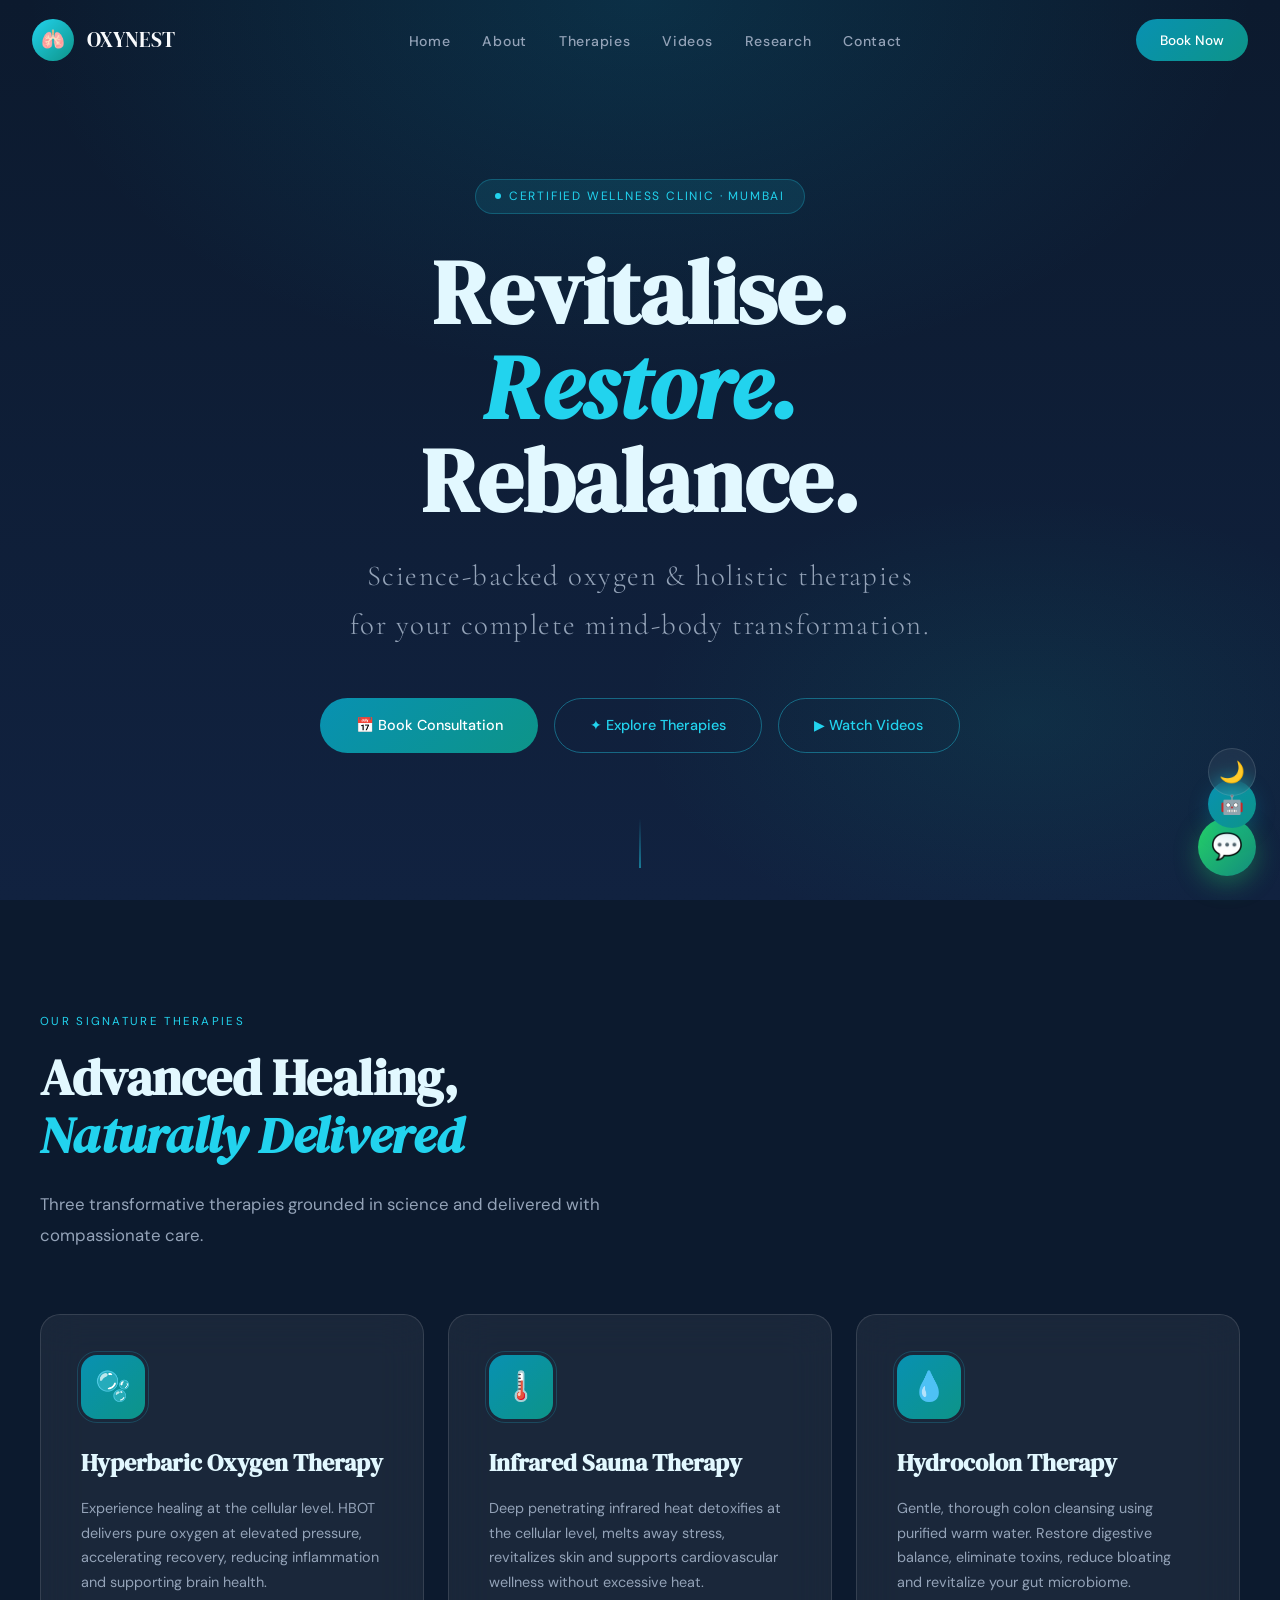
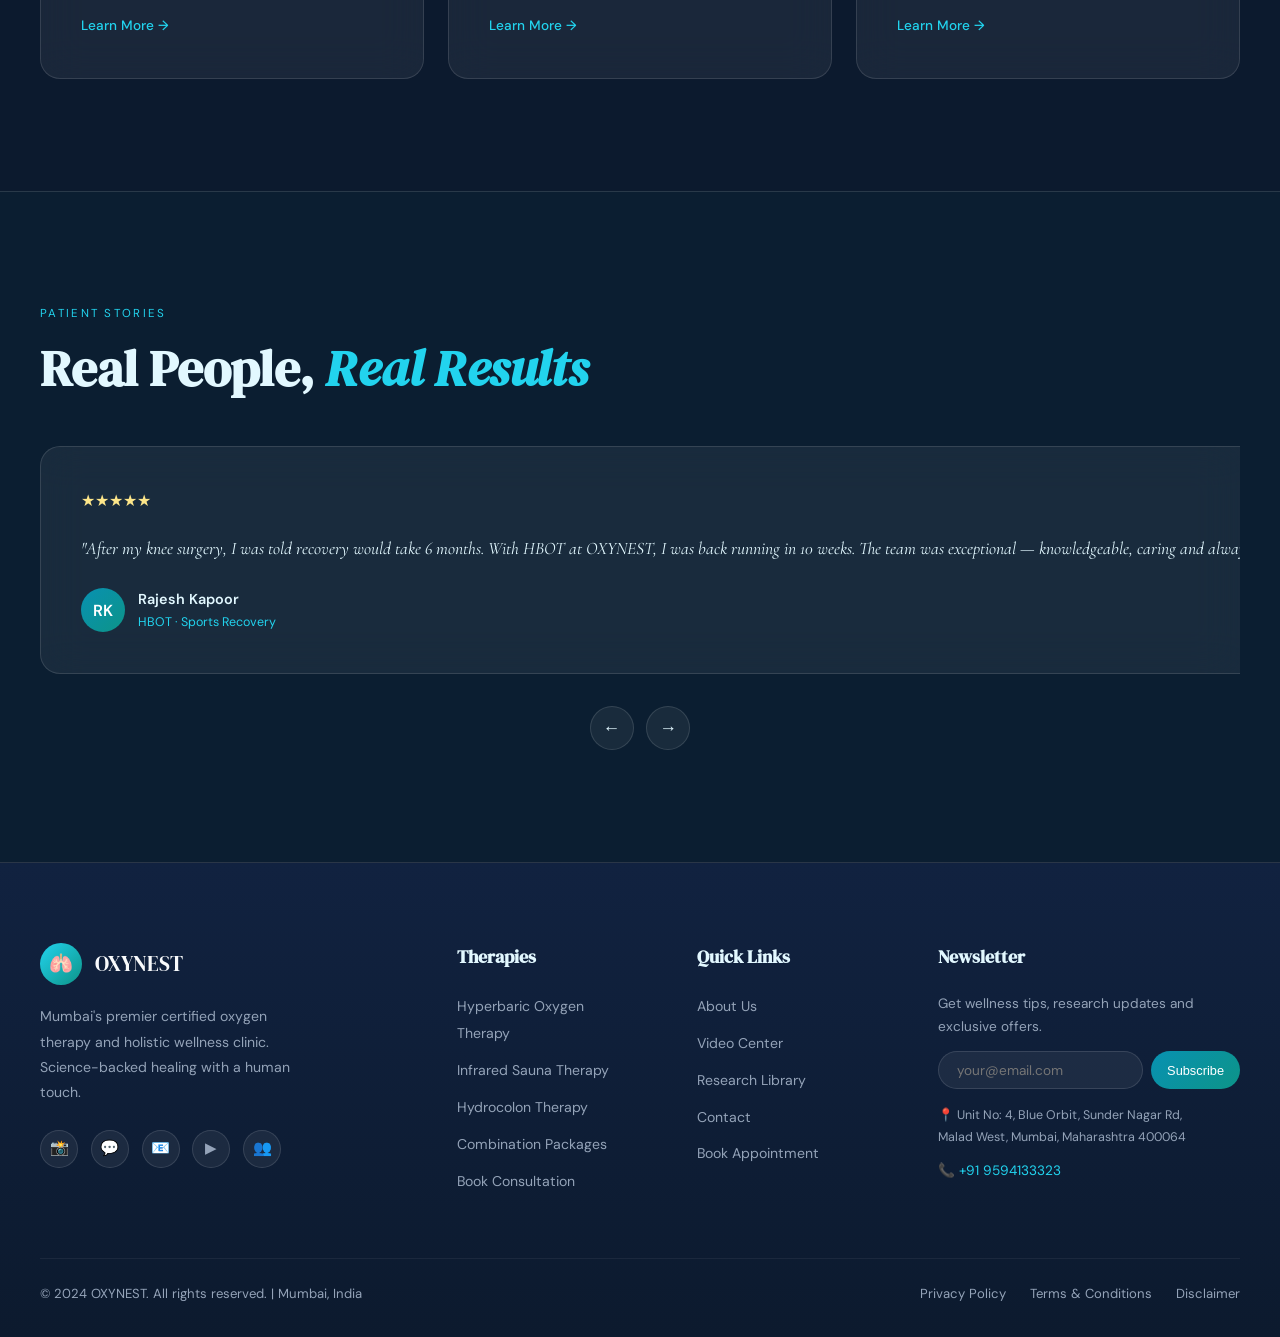
==== index.html @ 41a7bec8 "Refactor: break down into multi-page architecture with shared CSS/JS assets" ====
<!DOCTYPE html>

<html lang="en">
<head>
<meta charset="utf-8"/>
<meta content="width=device-width, initial-scale=1.0" name="viewport"/>
<meta content="OXYNEST — Premium Hyperbaric Oxygen Therapy, Infrared Sauna &amp; Hydrocolon Therapy in Mumbai. Revitalise. Restore. Rebalance." name="description"/>
<meta content="Hyperbaric Oxygen Therapy, Infrared Sauna, Hydrocolon Therapy, Wellness Clinic, Holistic Healing, HBOT Mumbai" name="keywords"/>
<meta content="OXYNEST | Revitalise. Restore. Rebalance." property="og:title"/>
<meta content="Premium oxygen &amp; holistic wellness therapies. Certified practitioners. Science-backed healing." property="og:description"/>
<meta content="website" property="og:type"/>
<title>
    OXYNEST | Revitalise. Restore. Rebalance.
  </title>
<link href="https://fonts.googleapis.com" rel="preconnect"/>
<link href="https://fonts.googleapis.com/css2?family=Cormorant+Garamond:ital,wght@0,300;0,400;0,500;0,600;1,300;1,400&amp;family=DM+Sans:wght@300;400;500;600&amp;family=DM+Serif+Display:ital@0;1&amp;display=swap" rel="stylesheet"/>
<link href="assets/css/styles.css" rel="stylesheet"/>
</head>
<body>
<canvas id="particle-canvas"></canvas>
<!-- NAVBAR -->
<nav class="navbar" id="navbar">
<a class="nav-logo" href="index.html">
<div class="nav-logo-icon">🫁</div>
<div>
<div class="nav-logo-text">OXYNEST</div>
<div class="nav-logo-sub"></div>
</div>
</a>
<ul class="nav-links">
<li><a href="index.html">Home</a></li>
<li><a href="about.html">About</a></li>
<li><a href="therapies.html">Therapies</a></li>
<li><a href="videos.html">Videos</a></li>
<li><a href="research.html">Research</a></li>
<li><a href="contact.html">Contact</a></li>
</ul>
<a class="nav-cta" href="booking.html">Book Now</a>
<div class="hamburger" onclick="toggleMobileMenu()">
<span></span><span></span><span></span>
</div>
</nav>
<!-- MOBILE MENU -->
<div class="mobile-menu" id="mobileMenu">
<button class="mobile-close" onclick="toggleMobileMenu()">✕</button>
<a href="index.html" onclick="toggleMobileMenu()">Home</a>
<a href="about.html" onclick="toggleMobileMenu()">About</a>
<a href="therapies.html" onclick="toggleMobileMenu()">Therapies</a>
<a href="videos.html" onclick="toggleMobileMenu()">Videos</a>
<a href="research.html" onclick="toggleMobileMenu()">Research</a>
<a href="contact.html" onclick="toggleMobileMenu()">Contact</a>
<a class="nav-cta" href="booking.html" onclick="toggleMobileMenu()" style="font-size: 1rem; padding: 0.8rem 2rem">Book
      Appointment</a>
</div>
<!-- HOME / HERO -->
<section class="hero" id="home">
<!-- IMAGE PLACEHOLDER: Replace this div with an img tag or add background-image in CSS for Hero Section -->
<div class="hero-bg"></div>
<div class="hero-ring"></div>
<div class="hero-ring"></div>
<div class="hero-ring"></div>
<div class="hero-content">
<div class="hero-badge">
<span class="hero-badge-dot"></span> Certified Wellness Clinic ·
        Mumbai
      </div>
<h1 class="hero-title">
        Revitalise.<br/><em>Restore.</em><br/>Rebalance.
      </h1>
<p class="hero-subtitle">
        Science-backed oxygen &amp; holistic therapies<br/>for your complete
        mind-body transformation.
      </p>
<div class="hero-btns">
<a class="btn-primary" href="booking.html">📅 Book Consultation</a>
<a class="btn-outline" href="therapies.html">✦ Explore Therapies</a>
<a class="btn-outline" href="videos.html">▶ Watch Videos</a>
</div>
</div>
<div class="scroll-indicator">
<div class="scroll-line"></div>
</div>
</section>
<!-- THERAPY PREVIEW -->
<section class="section-pad" id="therapies-preview">
<div class="container">
<span class="section-label reveal">Our Signature Therapies</span>
<h2 class="section-title reveal">
        Advanced Healing,<br/><em>Naturally Delivered</em>
</h2>
<p class="section-subtitle reveal">
        Three transformative therapies grounded in science and delivered with
        compassionate care.
      </p>
<div class="therapies-grid">
<div class="glass-card therapy-card reveal reveal-delay-1" onclick="
              document
                .getElementById('therapies')
                .scrollIntoView({ behavior: 'smooth' });
              showTherapy('hbot');
            ">
<div class="therapy-icon">🫧</div>
<h3>Hyperbaric Oxygen Therapy</h3>
<p>
            Experience healing at the cellular level. HBOT delivers pure
            oxygen at elevated pressure, accelerating recovery, reducing
            inflammation and supporting brain health.
          </p>
<a class="therapy-card-link" href="therapies.html" onclick="showTherapy('hbot')">Learn More →</a>
</div>
<div class="glass-card therapy-card reveal reveal-delay-2" onclick="
              document
                .getElementById('therapies')
                .scrollIntoView({ behavior: 'smooth' });
              showTherapy('sauna');
            ">
<div class="therapy-icon">🌡️</div>
<h3>Infrared Sauna Therapy</h3>
<p>
            Deep penetrating infrared heat detoxifies at the cellular level,
            melts away stress, revitalizes skin and supports cardiovascular
            wellness without excessive heat.
          </p>
<a class="therapy-card-link" href="therapies.html" onclick="showTherapy('sauna')">Learn More →</a>
</div>
<div class="glass-card therapy-card reveal reveal-delay-3" onclick="
              document
                .getElementById('therapies')
                .scrollIntoView({ behavior: 'smooth' });
              showTherapy('hydro');
            ">
<div class="therapy-icon">💧</div>
<h3>Hydrocolon Therapy</h3>
<p>
            Gentle, thorough colon cleansing using purified warm water.
            Restore digestive balance, eliminate toxins, reduce bloating and
            revitalize your gut microbiome.
          </p>
<a class="therapy-card-link" href="therapies.html" onclick="showTherapy('hydro')">Learn More →</a>
</div>
</div>
</div>
</section>
<!-- ABOUT -->

<!-- DETAILED THERAPIES -->

<!-- VIDEO CENTER -->

<!-- RESEARCH HUB -->

<!-- TESTIMONIALS -->
<section class="section-pad" style="
        background: rgba(13, 148, 136, 0.04);
        border-top: 1px solid var(--glass-border);
      ">
<div class="container">
<span class="section-label reveal">Patient Stories</span>
<h2 class="section-title reveal">Real People, <em>Real Results</em></h2>
<div class="testimonials-slider reveal">
<div class="testimonials-track" id="testimonialTrack">
<div class="glass-card testimonial-card">
<div class="testimonial-stars">★★★★★</div>
<p class="testimonial-text">
              "After my knee surgery, I was told recovery would take 6 months.
              With HBOT at OXYNEST, I was back running in 10
              weeks. The team was exceptional — knowledgeable, caring and
              always available."
            </p>
<div class="testimonial-author">
<!-- IMAGE PLACEHOLDER: Replace this div with an img tag for Testimonial Avatar 1 -->
<div class="testimonial-avatar">RK</div>
<div>
<div class="testimonial-name">Rajesh Kapoor</div>
<div class="testimonial-therapy">HBOT · Sports Recovery</div>
</div>
</div>
</div>
<div class="glass-card testimonial-card">
<div class="testimonial-stars">★★★★★</div>
<p class="testimonial-text">
              "I came to the clinic struggling with chronic fatigue for two
              years. The combination of HBOT and infrared sauna completely
              transformed my energy levels. I feel like myself again — it's
              been life-changing."
            </p>
<div class="testimonial-author">
<!-- IMAGE PLACEHOLDER: Replace this div with an img tag for Testimonial Avatar 2 -->
<div class="testimonial-avatar">SA</div>
<div>
<div class="testimonial-name">Sunita Agarwal</div>
<div class="testimonial-therapy">
                  HBOT + Infrared Sauna · Fatigue
                </div>
</div>
</div>
</div>
<div class="glass-card testimonial-card">
<div class="testimonial-stars">★★★★★</div>
<p class="testimonial-text">
              "The hydrocolon therapy resolved my decade-long bloating and
              digestive issues. I was skeptical at first but the team was so
              professional and thorough. My gut health has never been better.
              Highly recommend!"
            </p>
<div class="testimonial-author">
<!-- IMAGE PLACEHOLDER: Replace this div with an img tag for Testimonial Avatar 3 -->
<div class="testimonial-avatar">PM</div>
<div>
<div class="testimonial-name">Preethi Menon</div>
<div class="testimonial-therapy">
                  Hydrocolon · Digestive Wellness
                </div>
</div>
</div>
</div>
<div class="glass-card testimonial-card">
<div class="testimonial-stars">★★★★★</div>
<p class="testimonial-text">
              "As a competitive swimmer, recovery is everything. Regular
              infrared sauna sessions at OXYNEST have dramatically
              reduced my muscle soreness and improved my sleep quality. An
              absolute game changer for athletic performance."
            </p>
<div class="testimonial-author">
<!-- IMAGE PLACEHOLDER: Replace this div with an img tag for Testimonial Avatar 4 -->
<div class="testimonial-avatar">AV</div>
<div>
<div class="testimonial-name">Arjun Verma</div>
<div class="testimonial-therapy">
                  Infrared Sauna · Athletic Performance
                </div>
</div>
</div>
</div>
<div class="glass-card testimonial-card">
<div class="testimonial-stars">★★★★★</div>
<p class="testimonial-text">
              "My mother had a stroke 3 years ago. After starting HBOT
              sessions, her speech and cognitive function improved
              significantly. The doctors who initially dismissed it were
              amazed by the improvements. Eternally grateful."
            </p>
<div class="testimonial-author">
<!-- IMAGE PLACEHOLDER: Replace this div with an img tag for Testimonial Avatar 5 -->
<div class="testimonial-avatar">DM</div>
<div>
<div class="testimonial-name">Divya Malhotra</div>
<div class="testimonial-therapy">HBOT · Stroke Recovery</div>
</div>
</div>
</div>
</div>
<div class="slider-controls">
<button class="slider-btn" onclick="slideTestimonials(-1)">
            ←
          </button>
<button class="slider-btn" onclick="slideTestimonials(1)">→</button>
</div>
</div>
</div>
</section>
<!-- BOOKING -->

<!-- CONTACT -->

<!-- FOOTER -->
<footer class="footer">
<div class="container">
<div class="footer-grid">
<div class="footer-brand">
<a class="nav-logo" href="index.html" style="margin-bottom: 1.2rem; display: inline-flex">
<div class="nav-logo-icon">🫁</div>
<div>
<div class="nav-logo-text">OXYNEST</div>
<div class="nav-logo-sub"></div>
</div>
</a>
<p class="footer-desc">
            Mumbai's premier certified oxygen therapy and holistic wellness
            clinic. Science-backed healing with a human touch.
          </p>
<div class="footer-socials">
<a class="social-icon" href="https://www.instagram.com/oxynestwellness/?utm_source=ig_web_button_share_sheet" title="Instagram">📸</a>
<a class="social-icon" href="https://wa.me/919594133323" title="WhatsApp">💬</a>
<a class="social-icon" href="mailto:enquiry.oxynest@gmail.com" title="Email">📧</a>
<a class="social-icon" href="#" title="YouTube">▶</a>
<a class="social-icon" href="#" title="Facebook">👥</a>
</div>
</div>
<div class="footer-col">
<h4>Therapies</h4>
<ul class="footer-links">
<li>
<a href="therapies.html" onclick="showTherapy('hbot')">Hyperbaric Oxygen Therapy</a>
</li>
<li>
<a href="therapies.html" onclick="showTherapy('sauna')">Infrared Sauna Therapy</a>
</li>
<li>
<a href="therapies.html" onclick="showTherapy('hydro')">Hydrocolon Therapy</a>
</li>
<li><a href="booking.html">Combination Packages</a></li>
<li><a href="booking.html">Book Consultation</a></li>
</ul>
</div>
<div class="footer-col">
<h4>Quick Links</h4>
<ul class="footer-links">
<li><a href="about.html">About Us</a></li>
<li><a href="videos.html">Video Center</a></li>
<li><a href="research.html">Research Library</a></li>
<li><a href="contact.html">Contact</a></li>
<li><a href="booking.html">Book Appointment</a></li>
</ul>
</div>
<div class="footer-col">
<h4>Newsletter</h4>
<p style="
                color: var(--text-muted);
                font-size: 0.85rem;
                margin-bottom: 0.8rem;
              ">
            Get wellness tips, research updates and exclusive offers.
          </p>
<div class="newsletter-form">
<input class="newsletter-input" placeholder="your@email.com" type="email"/>
<button class="newsletter-btn" onclick="subscribeNewsletter()">
              Subscribe
            </button>
</div>
<p style="
                color: var(--text-muted);
                font-size: 0.78rem;
                margin-top: 1rem;
              ">
            📍 Unit No: 4, Blue Orbit, Sunder Nagar Rd,<br/>Malad West, Mumbai, Maharashtra 400064
          </p>
<p style="margin-top: 0.5rem">
<a href="tel:+919594133323" style="
                  color: var(--aqua);
                  font-size: 0.85rem;
                  text-decoration: none;
                ">📞 +91 9594133323</a>
</p>
</div>
</div>
<div class="footer-bottom">
<p class="footer-copy">
          © 2024 OXYNEST. All rights reserved. | Mumbai, India
        </p>
<div class="footer-legal">
<a href="#">Privacy Policy</a>
<a href="#">Terms &amp; Conditions</a>
<a href="#">Disclaimer</a>
</div>
</div>
</div>
</footer>
<!-- FLOATING BUTTONS -->
<a class="whatsapp-btn" href="https://wa.me/919594133323" target="_blank" title="Chat on WhatsApp">💬</a>
<button class="chat-btn" onclick="toggleChatbot()" title="AI Wellness Assistant">
    🤖
  </button>
<button class="theme-toggle" id="themeBtn" onclick="toggleTheme()" title="Toggle Theme">
    🌙
  </button>
<!-- CHATBOT -->
<div class="chatbot-window" id="chatbotWindow">
<div class="chatbot-header">
<div class="chatbot-header-info">
<div class="chatbot-avatar">🤖</div>
<div>
<div class="chatbot-name">OxyBot Assistant</div>
<div class="chatbot-status">
            Online · Typically replies instantly
          </div>
</div>
</div>
<button class="chatbot-close" onclick="toggleChatbot()">✕</button>
</div>
<div class="chatbot-messages" id="chatMessages">
<div class="chat-msg bot">
        👋 Hello! I'm OxyBot, your OXYNEST assistant. How can I
        help you today?
      </div>
<div class="chat-msg bot">
        You can ask me about our therapies, pricing, booking, or safety
        information!
      </div>
</div>
<div class="chatbot-quick">
<button class="quick-btn" onclick="quickAsk('What is HBOT?')">
        What is HBOT?
      </button>
<button class="quick-btn" onclick="quickAsk('Book appointment')">
        Book Appointment
      </button>
<button class="quick-btn" onclick="quickAsk('Prices')">Pricing</button>
<button class="quick-btn" onclick="quickAsk('Location')">
        Location
      </button>
</div>
<div class="chatbot-input-row">
<input class="chatbot-input" id="chatInput" onkeydown="if (event.key === 'Enter') sendChat();" placeholder="Type a message..." type="text"/>
<button class="chatbot-send" onclick="sendChat()">➤</button>
</div>
</div>
<!-- SUCCESS POPUP -->
<div class="overlay-bg" id="overlayBg" onclick="closePopup()"></div>
<div class="success-popup" id="successPopup">
<div class="success-icon">✓</div>
<h3 style="
          font-family: var(--font-display);
          font-size: 1.8rem;
          margin-bottom: 0.8rem;
        ">
      Booking Confirmed!
    </h3>
<p style="
          color: var(--text-muted);
          font-size: 0.9rem;
          line-height: 1.7;
          margin-bottom: 2rem;
        ">
      Your appointment request has been received. Our team will contact you
      within 2 hours to confirm your session details.
    </p>
<p style="
          color: var(--aqua);
          font-size: 0.85rem;
          font-weight: 600;
          margin-bottom: 1.5rem;
        ">
      📞 Expect a call at your registered number
    </p>
<button class="btn-primary" onclick="closePopup()" style="width: 100%; justify-content: center">
      Done
    </button>
</div>
<script src="assets/js/main.js"></script>
</body>
</html>
---- assets/css/styles.css ----
:root {
      --white: #f8fafc;
      --sky: #bae6fd;
      --aqua: #22d3ee;
      --aqua-deep: #0891b2;
      --teal: #0d9488;
      --teal-dark: #0f766e;
      --sage: #86efac;
      --navy: #0c1a2e;
      --navy-mid: #112240;
      --navy-card: #162a45;
      --beige: #fef3c7;
      --beige-warm: #fde68a;
      --glass: rgba(255, 255, 255, 0.06);
      --glass-border: rgba(255, 255, 255, 0.12);
      --glow: rgba(34, 211, 238, 0.15);
      --text-primary: #e2f8ff;
      --text-muted: #94a3b8;
      --font-display: "DM Serif Display", serif;
      --font-body: "DM Sans", sans-serif;
      --font-accent: "Cormorant Garamond", serif;
      --radius: 20px;
      --transition: 0.4s cubic-bezier(0.16, 1, 0.3, 1);
    }

    *,
    *::before,
    *::after {
      box-sizing: border-box;
      margin: 0;
      padding: 0;
    }

    html {
      scroll-behavior: smooth;
      font-size: 16px;
    }

    body {
      font-family: var(--font-body);
      background: var(--navy);
      color: var(--text-primary);
      overflow-x: hidden;
      line-height: 1.7;
    }

    /* ── CANVAS PARTICLES ── */
    #particle-canvas {
      position: fixed;
      top: 0;
      left: 0;
      width: 100%;
      height: 100%;
      pointer-events: none;
      z-index: 0;
      opacity: 0.5;
    }

    /* ── SCROLLBAR ── */
    ::-webkit-scrollbar {
      width: 5px;
    }

    ::-webkit-scrollbar-track {
      background: var(--navy);
    }

    ::-webkit-scrollbar-thumb {
      background: var(--aqua-deep);
      border-radius: 3px;
    }

    /* ── NAVBAR ── */
    .navbar {
      position: fixed;
      top: 0;
      left: 0;
      right: 0;
      z-index: 1000;
      padding: 1.2rem 2rem;
      display: flex;
      align-items: center;
      justify-content: space-between;
      transition: all 0.4s ease;
    }

    .navbar.scrolled {
      background: rgba(12, 26, 46, 0.92);
      backdrop-filter: blur(20px);
      border-bottom: 1px solid var(--glass-border);
      padding: 0.8rem 2rem;
    }

    .nav-logo {
      display: flex;
      align-items: center;
      gap: 0.8rem;
      text-decoration: none;
    }

    .nav-logo-icon {
      width: 42px;
      height: 42px;
      border-radius: 50%;
      background: linear-gradient(135deg, var(--aqua), var(--teal));
      display: flex;
      align-items: center;
      justify-content: center;
      font-size: 1.2rem;
    }

    .nav-logo-text {
      font-family: var(--font-display);
      font-size: 1.3rem;
      color: var(--white);
      line-height: 1.1;
    }

    .nav-logo-sub {
      font-family: var(--font-body);
      font-size: 0.65rem;
      color: var(--aqua);
      letter-spacing: 0.2em;
      text-transform: uppercase;
    }

    .nav-links {
      display: flex;
      gap: 2rem;
      list-style: none;
    }

    .nav-links a {
      text-decoration: none;
      color: var(--text-muted);
      font-size: 0.88rem;
      font-weight: 500;
      letter-spacing: 0.05em;
      transition: color 0.3s;
      position: relative;
    }

    .nav-links a::after {
      content: "";
      position: absolute;
      bottom: -3px;
      left: 0;
      width: 0;
      height: 1px;
      background: var(--aqua);
      transition: width 0.3s;
    }

    .nav-links a:hover {
      color: var(--aqua);
    }

    .nav-links a:hover::after {
      width: 100%;
    }

    .nav-cta {
      background: linear-gradient(135deg, var(--aqua-deep), var(--teal));
      color: #fff;
      border: none;
      padding: 0.6rem 1.5rem;
      border-radius: 50px;
      font-family: var(--font-body);
      font-size: 0.85rem;
      font-weight: 500;
      cursor: pointer;
      transition: all 0.3s;
      text-decoration: none;
    }

    .nav-cta:hover {
      transform: translateY(-2px);
      box-shadow: 0 8px 25px rgba(34, 211, 238, 0.3);
    }

    .hamburger {
      display: none;
      flex-direction: column;
      gap: 5px;
      cursor: pointer;
      padding: 5px;
    }

    .hamburger span {
      width: 24px;
      height: 2px;
      background: var(--aqua);
      border-radius: 2px;
      transition: all 0.3s;
    }

    .mobile-menu {
      display: none;
      position: fixed;
      top: 0;
      left: 0;
      right: 0;
      bottom: 0;
      background: rgba(12, 26, 46, 0.97);
      backdrop-filter: blur(20px);
      z-index: 999;
      flex-direction: column;
      align-items: center;
      justify-content: center;
      gap: 2rem;
    }

    .mobile-menu.active {
      display: flex;
    }

    .mobile-menu a {
      font-family: var(--font-display);
      font-size: 2rem;
      color: var(--text-primary);
      text-decoration: none;
      transition: color 0.3s;
    }

    .mobile-menu a:hover {
      color: var(--aqua);
    }

    .mobile-close {
      position: absolute;
      top: 1.5rem;
      right: 2rem;
      font-size: 2rem;
      color: var(--text-muted);
      cursor: pointer;
      background: none;
      border: none;
    }

    /* ── HERO ── */
    .hero {
      min-height: 100vh;
      display: flex;
      align-items: center;
      justify-content: center;
      position: relative;
      overflow: hidden;
      padding: 6rem 2rem 4rem;
    }

    .hero-bg {
      position: absolute;
      inset: 0;
      background:
        radial-gradient(ellipse 80% 70% at 50% 0%,
          rgba(8, 145, 178, 0.18) 0%,
          transparent 60%),
        radial-gradient(ellipse 60% 50% at 80% 80%,
          rgba(13, 148, 136, 0.12) 0%,
          transparent 50%),
        linear-gradient(180deg, var(--navy) 0%, var(--navy-mid) 100%);
      z-index: 1;
    }

    .hero-ring {
      position: absolute;
      border-radius: 50%;
      border: 1px solid rgba(34, 211, 238, 0.08);
      animation: ring-expand 8s linear infinite;
    }

    .hero-ring:nth-child(1) {
      width: 400px;
      height: 400px;
      top: 50%;
      left: 50%;
      transform: translate(-50%, -50%);
      animation-delay: 0s;
    }

    .hero-ring:nth-child(2) {
      width: 650px;
      height: 650px;
      top: 50%;
      left: 50%;
      transform: translate(-50%, -50%);
      animation-delay: 2s;
    }

    .hero-ring:nth-child(3) {
      width: 900px;
      height: 900px;
      top: 50%;
      left: 50%;
      transform: translate(-50%, -50%);
      animation-delay: 4s;
    }

    @keyframes ring-expand {
      0% {
        opacity: 0.4;
        transform: translate(-50%, -50%) scale(0.95);
      }

      50% {
        opacity: 0.1;
      }

      100% {
        opacity: 0.4;
        transform: translate(-50%, -50%) scale(1.05);
      }
    }

    .hero-content {
      position: relative;
      z-index: 2;
      text-align: center;
      max-width: 860px;
    }

    .hero-badge {
      display: inline-flex;
      align-items: center;
      gap: 0.5rem;
      background: rgba(34, 211, 238, 0.1);
      border: 1px solid rgba(34, 211, 238, 0.25);
      border-radius: 50px;
      padding: 0.4rem 1.2rem;
      font-size: 0.75rem;
      color: var(--aqua);
      letter-spacing: 0.15em;
      text-transform: uppercase;
      margin-bottom: 2rem;
      animation: fade-up 0.8s ease both;
    }

    .hero-badge-dot {
      width: 6px;
      height: 6px;
      border-radius: 50%;
      background: var(--aqua);
      animation: pulse-dot 2s ease infinite;
    }

    @keyframes pulse-dot {

      0%,
      100% {
        opacity: 1;
        transform: scale(1);
      }

      50% {
        opacity: 0.5;
        transform: scale(1.5);
      }
    }

    .hero-title {
      font-family: var(--font-display);
      font-size: clamp(3rem, 7vw, 6rem);
      line-height: 1.05;
      margin-bottom: 1.5rem;
      animation: fade-up 0.8s ease 0.1s both;
    }

    .hero-title em {
      font-style: italic;
      color: var(--aqua);
    }

    .hero-subtitle {
      font-family: var(--font-accent);
      font-size: clamp(1.3rem, 2.5vw, 1.8rem);
      color: var(--text-muted);
      font-weight: 300;
      letter-spacing: 0.05em;
      margin-bottom: 3rem;
      animation: fade-up 0.8s ease 0.2s both;
    }

    .hero-btns {
      display: flex;
      gap: 1rem;
      justify-content: center;
      flex-wrap: wrap;
      animation: fade-up 0.8s ease 0.3s both;
    }

    .btn-primary {
      background: linear-gradient(135deg, var(--aqua-deep), var(--teal));
      color: #fff;
      border: none;
      padding: 0.9rem 2.2rem;
      border-radius: 50px;
      font-family: var(--font-body);
      font-size: 0.9rem;
      font-weight: 500;
      cursor: pointer;
      transition: all 0.3s;
      text-decoration: none;
      display: inline-flex;
      align-items: center;
      gap: 0.5rem;
    }

    .btn-primary:hover {
      transform: translateY(-3px);
      box-shadow: 0 12px 35px rgba(8, 145, 178, 0.4);
    }

    .btn-outline {
      background: transparent;
      color: var(--aqua);
      border: 1px solid rgba(34, 211, 238, 0.4);
      padding: 0.9rem 2.2rem;
      border-radius: 50px;
      font-family: var(--font-body);
      font-size: 0.9rem;
      font-weight: 500;
      cursor: pointer;
      transition: all 0.3s;
      text-decoration: none;
      display: inline-flex;
      align-items: center;
      gap: 0.5rem;
    }

    .btn-outline:hover {
      background: rgba(34, 211, 238, 0.1);
      border-color: var(--aqua);
      transform: translateY(-3px);
    }

    .hero-stats {
      display: flex;
      gap: 2rem;
      justify-content: center;
      margin-top: 4rem;
      flex-wrap: wrap;
      animation: fade-up 0.8s ease 0.5s both;
    }

    .hero-stat {
      text-align: center;
    }

    .hero-stat-num {
      font-family: var(--font-display);
      font-size: 2.2rem;
      color: var(--aqua);
      line-height: 1;
    }

    .hero-stat-label {
      font-size: 0.75rem;
      color: var(--text-muted);
      letter-spacing: 0.1em;
      text-transform: uppercase;
      margin-top: 0.3rem;
    }

    @keyframes fade-up {
      from {
        opacity: 0;
        transform: translateY(30px);
      }

      to {
        opacity: 1;
        transform: translateY(0);
      }
    }

    .scroll-indicator {
      position: absolute;
      bottom: 2rem;
      left: 50%;
      transform: translateX(-50%);
      z-index: 2;
      display: flex;
      flex-direction: column;
      align-items: center;
      gap: 0.5rem;
      animation: float 3s ease infinite;
    }

    .scroll-line {
      width: 1px;
      height: 50px;
      background: linear-gradient(to bottom, transparent, var(--aqua));
      animation: scroll-line 2s ease infinite;
    }

    @keyframes scroll-line {
      0% {
        transform: scaleY(0);
        transform-origin: top;
      }

      50% {
        transform: scaleY(1);
        transform-origin: top;
      }

      51% {
        transform: scaleY(1);
        transform-origin: bottom;
      }

      100% {
        transform: scaleY(0);
        transform-origin: bottom;
      }
    }

    @keyframes float {

      0%,
      100% {
        transform: translateX(-50%) translateY(0);
      }

      50% {
        transform: translateX(-50%) translateY(-8px);
      }
    }

    /* ── SECTION BASE ── */
    section {
      position: relative;
      z-index: 1;
    }

    .section-pad {
      padding: 7rem 2rem;
    }

    .container {
      max-width: 1200px;
      margin: 0 auto;
    }

    .section-label {
      font-size: 0.72rem;
      letter-spacing: 0.2em;
      text-transform: uppercase;
      color: var(--aqua);
      margin-bottom: 1rem;
      display: block;
    }

    .section-title {
      font-family: var(--font-display);
      font-size: clamp(2rem, 4vw, 3.2rem);
      line-height: 1.15;
      margin-bottom: 1.5rem;
    }

    .section-title em {
      font-style: italic;
      color: var(--aqua);
    }

    .section-subtitle {
      color: var(--text-muted);
      font-size: 1.05rem;
      max-width: 600px;
      line-height: 1.8;
    }

    /* ── GLASS CARD ── */
    .glass-card {
      background: var(--glass);
      backdrop-filter: blur(20px);
      border: 1px solid var(--glass-border);
      border-radius: var(--radius);
      transition: all var(--transition);
    }

    .glass-card:hover {
      background: rgba(255, 255, 255, 0.09);
      border-color: rgba(34, 211, 238, 0.3);
      transform: translateY(-4px);
      box-shadow:
        0 20px 60px rgba(0, 0, 0, 0.3),
        0 0 40px var(--glow);
    }

    /* ── THERAPIES PREVIEW ── */
    .therapies-grid {
      display: grid;
      grid-template-columns: repeat(auto-fit, minmax(300px, 1fr));
      gap: 1.5rem;
      margin-top: 4rem;
    }

    .therapy-card {
      padding: 2.5rem;
      position: relative;
      overflow: hidden;
      cursor: pointer;
    }

    .therapy-card::before {
      content: "";
      position: absolute;
      inset: 0;
      background: linear-gradient(135deg,
          transparent,
          rgba(34, 211, 238, 0.05));
      border-radius: var(--radius);
      opacity: 0;
      transition: 0.4s;
    }

    .therapy-card:hover::before {
      opacity: 1;
    }

    .therapy-icon {
      width: 64px;
      height: 64px;
      border-radius: 16px;
      background: linear-gradient(135deg, var(--aqua-deep), var(--teal));
      display: flex;
      align-items: center;
      justify-content: center;
      font-size: 1.8rem;
      margin-bottom: 1.5rem;
      position: relative;
      z-index: 1;
    }

    .therapy-icon::after {
      content: "";
      position: absolute;
      inset: -4px;
      border-radius: 20px;
      border: 1px solid rgba(34, 211, 238, 0.2);
      animation: icon-pulse 3s ease infinite;
    }

    @keyframes icon-pulse {

      0%,
      100% {
        opacity: 1;
        transform: scale(1);
      }

      50% {
        opacity: 0.3;
        transform: scale(1.1);
      }
    }

    .therapy-card h3 {
      font-family: var(--font-display);
      font-size: 1.5rem;
      margin-bottom: 0.8rem;
      position: relative;
      z-index: 1;
    }

    .therapy-card p {
      color: var(--text-muted);
      font-size: 0.9rem;
      line-height: 1.7;
      position: relative;
      z-index: 1;
    }

    .therapy-card-link {
      display: inline-flex;
      align-items: center;
      gap: 0.4rem;
      color: var(--aqua);
      font-size: 0.85rem;
      font-weight: 500;
      margin-top: 1.2rem;
      text-decoration: none;
      position: relative;
      z-index: 1;
      transition: gap 0.3s;
    }

    .therapy-card-link:hover {
      gap: 0.8rem;
    }

    /* ── ABOUT ── */
    .about-grid {
      display: grid;
      grid-template-columns: 1fr 1fr;
      gap: 5rem;
      align-items: center;
    }

    .about-visual {
      position: relative;
    }

    .about-img-frame {
      aspect-ratio: 4/5;
      border-radius: 24px;
      background: linear-gradient(135deg, var(--navy-card), var(--navy-mid));
      border: 1px solid var(--glass-border);
      overflow: hidden;
      position: relative;
    }

    .about-img-inner {
      position: absolute;
      inset: 0;
      background: linear-gradient(135deg,
          rgba(8, 145, 178, 0.3),
          rgba(13, 148, 136, 0.2));
      display: flex;
      align-items: center;
      justify-content: center;
    }

    .about-img-icon {
      font-size: 6rem;
      opacity: 0.3;
    }

    .about-counter-badge {
      position: absolute;
      background: var(--glass);
      backdrop-filter: blur(20px);
      border: 1px solid var(--glass-border);
      border-radius: 16px;
      padding: 1.2rem 1.5rem;
      animation: float 4s ease infinite;
    }

    .about-counter-badge:nth-child(2) {
      top: 10%;
      right: -15%;
      animation-delay: 1s;
    }

    .about-counter-badge:nth-child(3) {
      bottom: 15%;
      left: -10%;
      animation-delay: 2s;
    }

    .counter-num {
      font-family: var(--font-display);
      font-size: 2rem;
      color: var(--aqua);
      display: block;
    }

    .counter-text {
      font-size: 0.75rem;
      color: var(--text-muted);
      letter-spacing: 0.08em;
    }

    .about-timeline {
      margin-top: 3rem;
      position: relative;
      padding-left: 2rem;
    }

    .about-timeline::before {
      content: "";
      position: absolute;
      left: 0;
      top: 0;
      bottom: 0;
      width: 1px;
      background: linear-gradient(to bottom, var(--aqua), transparent);
    }

    .timeline-item {
      margin-bottom: 2rem;
      position: relative;
    }

    .timeline-item::before {
      content: "";
      position: absolute;
      left: -2rem;
      top: 0.4rem;
      width: 8px;
      height: 8px;
      border-radius: 50%;
      background: var(--aqua);
      border: 2px solid var(--navy);
    }

    .timeline-year {
      font-size: 0.75rem;
      color: var(--aqua);
      letter-spacing: 0.1em;
      text-transform: uppercase;
      font-weight: 600;
    }

    .timeline-text {
      color: var(--text-muted);
      font-size: 0.9rem;
      margin-top: 0.3rem;
    }

    /* ── STATS SECTION ── */
    .stats-section {
      background: linear-gradient(135deg,
          rgba(8, 145, 178, 0.08),
          rgba(13, 148, 136, 0.06));
      border-top: 1px solid var(--glass-border);
      border-bottom: 1px solid var(--glass-border);
    }

    .stats-grid {
      display: grid;
      grid-template-columns: repeat(4, 1fr);
      gap: 2rem;
    }

    .stat-item {
      text-align: center;
      padding: 3rem 1rem;
    }

    .stat-number {
      font-family: var(--font-display);
      font-size: 3.5rem;
      background: linear-gradient(135deg, var(--aqua), var(--sage));
      -webkit-background-clip: text;
      -webkit-text-fill-color: transparent;
      background-clip: text;
      line-height: 1;
    }

    .stat-suffix {
      font-family: var(--font-display);
      font-size: 2rem;
      color: var(--aqua);
    }

    .stat-label {
      color: var(--text-muted);
      font-size: 0.82rem;
      letter-spacing: 0.1em;
      text-transform: uppercase;
      margin-top: 0.8rem;
    }

    /* ── FULL THERAPY SECTIONS ── */
    .therapy-section {
      padding: 6rem 2rem;
      border-bottom: 1px solid rgba(255, 255, 255, 0.04);
    }

    .therapy-section:nth-child(even) {
      background: rgba(8, 145, 178, 0.03);
    }

    .therapy-header {
      display: grid;
      grid-template-columns: 1fr 1fr;
      gap: 4rem;
      align-items: start;
      margin-bottom: 4rem;
    }

    .therapy-visual-box {
      border-radius: 24px;
      background: linear-gradient(135deg,
          var(--navy-card),
          rgba(8, 145, 178, 0.15));
      border: 1px solid var(--glass-border);
      padding: 3rem;
      display: flex;
      flex-direction: column;
      align-items: center;
      justify-content: center;
      min-height: 300px;
      position: relative;
      overflow: hidden;
    }

    .therapy-big-icon {
      font-size: 5rem;
      margin-bottom: 1.5rem;
      position: relative;
      z-index: 1;
    }

    .therapy-visual-glow {
      position: absolute;
      width: 200px;
      height: 200px;
      border-radius: 50%;
      background: radial-gradient(circle,
          rgba(34, 211, 238, 0.15),
          transparent 70%);
      top: 50%;
      left: 50%;
      transform: translate(-50%, -50%);
    }

    .info-grid {
      display: grid;
      grid-template-columns: 1fr 1fr;
      gap: 1.5rem;
    }

    .info-card {
      padding: 2rem;
      border-radius: 16px;
    }

    .info-card h4 {
      font-family: var(--font-display);
      font-size: 1.2rem;
      margin-bottom: 1rem;
      color: var(--aqua);
    }

    .info-card ul {
      list-style: none;
      display: flex;
      flex-direction: column;
      gap: 0.6rem;
    }

    .info-card ul li {
      color: var(--text-muted);
      font-size: 0.88rem;
      display: flex;
      gap: 0.6rem;
      align-items: flex-start;
      line-height: 1.5;
    }

    .info-card ul li::before {
      content: "";
      width: 6px;
      height: 6px;
      border-radius: 50%;
      background: var(--aqua);
      margin-top: 0.55rem;
      flex-shrink: 0;
    }

    .dos-donts {
      display: grid;
      grid-template-columns: 1fr 1fr;
      gap: 1.5rem;
      margin-top: 2rem;
    }

    .dos-card {
      border-left: 3px solid var(--teal);
      padding: 1.5rem;
    }

    .donts-card {
      border-left: 3px solid #f87171;
      padding: 1.5rem;
    }

    .dos-card h4 {
      color: var(--teal);
      font-family: var(--font-display);
      font-size: 1.1rem;
      margin-bottom: 1rem;
    }

    .donts-card h4 {
      color: #f87171;
      font-family: var(--font-display);
      font-size: 1.1rem;
      margin-bottom: 1rem;
    }

    .adv-disadv {
      display: grid;
      grid-template-columns: 1fr 1fr;
      gap: 1.5rem;
      margin-top: 2rem;
    }

    .adv-card {
      border-top: 2px solid var(--sage);
      padding-top: 1.5rem;
    }

    .disadv-card {
      border-top: 2px solid var(--beige-warm);
      padding-top: 1.5rem;
    }

    .adv-card h4 {
      color: var(--sage);
      font-family: var(--font-display);
      font-size: 1.1rem;
      margin-bottom: 1rem;
    }

    .disadv-card h4 {
      color: var(--beige-warm);
      font-family: var(--font-display);
      font-size: 1.1rem;
      margin-bottom: 1rem;
    }

    /* ── RESEARCH PAPERS ── */
    .research-grid {
      display: grid;
      grid-template-columns: repeat(auto-fit, minmax(280px, 1fr));
      gap: 1.5rem;
      margin-top: 3rem;
    }

    .paper-card {
      padding: 2rem;
      border-radius: 16px;
      position: relative;
    }

    .paper-badge {
      display: inline-block;
      font-size: 0.65rem;
      letter-spacing: 0.1em;
      text-transform: uppercase;
      background: rgba(34, 211, 238, 0.1);
      color: var(--aqua);
      border-radius: 50px;
      padding: 0.3rem 0.8rem;
      margin-bottom: 1rem;
      border: 1px solid rgba(34, 211, 238, 0.2);
    }

    .paper-card h4 {
      font-family: var(--font-display);
      font-size: 1.1rem;
      line-height: 1.4;
      margin-bottom: 0.8rem;
    }

    .paper-abstract {
      color: var(--text-muted);
      font-size: 0.83rem;
      line-height: 1.6;
      margin-bottom: 1rem;
    }

    .paper-source {
      font-size: 0.75rem;
      color: var(--text-muted);
      opacity: 0.7;
      margin-bottom: 1rem;
    }

    .btn-download {
      display: inline-flex;
      align-items: center;
      gap: 0.4rem;
      background: linear-gradient(135deg, var(--aqua-deep), var(--teal));
      color: #fff;
      border: none;
      padding: 0.5rem 1.2rem;
      border-radius: 50px;
      font-size: 0.8rem;
      cursor: pointer;
      transition: all 0.3s;
      text-decoration: none;
    }

    .btn-download:hover {
      transform: translateY(-2px);
      box-shadow: 0 6px 20px rgba(8, 145, 178, 0.3);
    }

    /* ── VIDEO CENTER ── */
    .video-grid {
      display: grid;
      grid-template-columns: repeat(auto-fit, minmax(280px, 1fr));
      gap: 1.5rem;
      margin-top: 3rem;
    }

    .video-card {
      border-radius: 16px;
      overflow: hidden;
      cursor: pointer;
      position: relative;
    }

    .video-thumb {
      aspect-ratio: 16/9;
      background: linear-gradient(135deg,
          var(--navy-card),
          rgba(8, 145, 178, 0.2));
      display: flex;
      align-items: center;
      justify-content: center;
      position: relative;
      overflow: hidden;
    }

    .video-play {
      width: 60px;
      height: 60px;
      border-radius: 50%;
      background: rgba(34, 211, 238, 0.2);
      border: 2px solid var(--aqua);
      display: flex;
      align-items: center;
      justify-content: center;
      font-size: 1.5rem;
      transition: all 0.3s;
      position: relative;
      z-index: 1;
    }

    .video-card:hover .video-play {
      background: var(--aqua-deep);
      transform: scale(1.1);
    }

    .video-overlay {
      position: absolute;
      inset: 0;
      background: linear-gradient(to top, rgba(12, 26, 46, 0.8), transparent);
      opacity: 0;
      transition: 0.3s;
    }

    .video-card:hover .video-overlay {
      opacity: 1;
    }

    .video-info {
      padding: 1.2rem;
    }

    .video-category {
      font-size: 0.7rem;
      color: var(--aqua);
      letter-spacing: 0.1em;
      text-transform: uppercase;
      margin-bottom: 0.4rem;
    }

    .video-title {
      font-family: var(--font-display);
      font-size: 1.05rem;
      line-height: 1.3;
    }

    .video-duration {
      font-size: 0.78rem;
      color: var(--text-muted);
      margin-top: 0.4rem;
    }

    .video-search {
      display: flex;
      gap: 1rem;
      margin-top: 2.5rem;
      flex-wrap: wrap;
      align-items: center;
    }

    .search-input {
      flex: 1;
      min-width: 200px;
      background: var(--glass);
      border: 1px solid var(--glass-border);
      border-radius: 50px;
      padding: 0.7rem 1.5rem;
      color: var(--text-primary);
      font-family: var(--font-body);
      font-size: 0.9rem;
      outline: none;
      transition: border-color 0.3s;
    }

    .search-input:focus {
      border-color: var(--aqua);
    }

    .search-input::placeholder {
      color: var(--text-muted);
    }

    .filter-tabs {
      display: flex;
      gap: 0.6rem;
      flex-wrap: wrap;
    }

    .filter-tab {
      background: var(--glass);
      border: 1px solid var(--glass-border);
      color: var(--text-muted);
      padding: 0.5rem 1.1rem;
      border-radius: 50px;
      font-size: 0.8rem;
      cursor: pointer;
      transition: all 0.3s;
    }

    .filter-tab.active,
    .filter-tab:hover {
      background: rgba(34, 211, 238, 0.15);
      border-color: var(--aqua);
      color: var(--aqua);
    }

    /* ── FAQ ── */
    .faq-list {
      margin-top: 3rem;
      display: flex;
      flex-direction: column;
      gap: 0.8rem;
    }

    .faq-item {
      border-radius: 14px;
      overflow: hidden;
    }

    .faq-question {
      width: 100%;
      background: var(--glass);
      border: 1px solid var(--glass-border);
      color: var(--text-primary);
      padding: 1.3rem 1.8rem;
      display: flex;
      align-items: center;
      justify-content: space-between;
      cursor: pointer;
      font-family: var(--font-body);
      font-size: 0.95rem;
      font-weight: 500;
      text-align: left;
      transition: all 0.3s;
      border-radius: 14px;
    }

    .faq-question:hover {
      background: rgba(255, 255, 255, 0.09);
      border-color: rgba(34, 211, 238, 0.3);
    }

    .faq-question.open {
      border-radius: 14px 14px 0 0;
      border-color: rgba(34, 211, 238, 0.3);
      background: rgba(34, 211, 238, 0.08);
    }

    .faq-arrow {
      font-size: 1.2rem;
      transition: transform 0.3s;
      color: var(--aqua);
      flex-shrink: 0;
    }

    .faq-question.open .faq-arrow {
      transform: rotate(45deg);
    }

    .faq-answer {
      background: rgba(8, 145, 178, 0.06);
      border: 1px solid rgba(34, 211, 238, 0.15);
      border-top: none;
      border-radius: 0 0 14px 14px;
      max-height: 0;
      overflow: hidden;
      transition:
        max-height 0.4s ease,
        padding 0.4s ease;
    }

    .faq-answer.open {
      max-height: 500px;
      padding: 1.3rem 1.8rem;
    }

    .faq-answer p {
      color: var(--text-muted);
      font-size: 0.9rem;
      line-height: 1.8;
    }

    /* ── CONTACT ── */
    .contact-grid {
      display: grid;
      grid-template-columns: 1fr 1fr;
      gap: 4rem;
      align-items: start;
    }

    .form-group {
      margin-bottom: 1.5rem;
    }

    .form-label {
      display: block;
      font-size: 0.82rem;
      color: var(--text-muted);
      letter-spacing: 0.08em;
      text-transform: uppercase;
      margin-bottom: 0.5rem;
    }

    .form-input,
    .form-select,
    .form-textarea {
      width: 100%;
      background: var(--glass);
      border: 1px solid var(--glass-border);
      border-radius: 12px;
      padding: 0.85rem 1.2rem;
      color: var(--text-primary);
      font-family: var(--font-body);
      font-size: 0.9rem;
      outline: none;
      transition: all 0.3s;
    }

    .form-input:focus,
    .form-select:focus,
    .form-textarea:focus {
      border-color: var(--aqua);
      box-shadow: 0 0 0 3px rgba(34, 211, 238, 0.1);
    }

    .form-select {
      appearance: none;
      background-image: url("data:image/svg+xml,%3Csvg xmlns='http://www.w3.org/2000/svg' width='12' height='8'%3E%3Cpath d='M6 8L0 0h12z' fill='%2322d3ee'/%3E%3C/svg%3E");
      background-repeat: no-repeat;
      background-position: right 1.2rem center;
      cursor: pointer;
    }

    .form-select option {
      background: var(--navy-mid);
      color: var(--text-primary);
    }

    .form-textarea {
      min-height: 130px;
      resize: vertical;
    }

    .contact-info {
      display: flex;
      flex-direction: column;
      gap: 1.5rem;
    }

    .contact-card {
      padding: 2rem;
    }

    .contact-card-icon {
      font-size: 1.8rem;
      margin-bottom: 1rem;
    }

    .contact-card h4 {
      font-family: var(--font-display);
      font-size: 1.2rem;
      margin-bottom: 0.5rem;
    }

    .contact-card a,
    .contact-card p {
      color: var(--text-muted);
      font-size: 0.9rem;
      text-decoration: none;
      transition: color 0.3s;
    }

    .contact-card a:hover {
      color: var(--aqua);
    }

    .map-placeholder {
      border-radius: 20px;
      background: linear-gradient(135deg,
          var(--navy-card),
          rgba(8, 145, 178, 0.1));
      border: 1px solid var(--glass-border);
      min-height: 280px;
      display: flex;
      flex-direction: column;
      align-items: center;
      justify-content: center;
      margin-top: 2rem;
      gap: 1rem;
      overflow: hidden;
      position: relative;
    }

    .map-pin {
      font-size: 3rem;
      animation: float 3s ease infinite;
    }

    .map-placeholder p {
      color: var(--text-muted);
      font-size: 0.9rem;
    }

    .hours-grid {
      display: grid;
      grid-template-columns: 1fr 1fr;
      gap: 0.4rem;
      margin-top: 1rem;
    }

    .hours-row {
      display: flex;
      justify-content: space-between;
      font-size: 0.82rem;
      color: var(--text-muted);
      padding: 0.3rem 0;
      border-bottom: 1px solid rgba(255, 255, 255, 0.04);
    }

    .hours-row span:last-child {
      color: var(--aqua);
    }

    /* ── TESTIMONIALS ── */
    .testimonials-slider {
      position: relative;
      overflow: hidden;
      margin-top: 3rem;
    }

    .testimonials-track {
      display: flex;
      gap: 1.5rem;
      transition: transform 0.5s cubic-bezier(0.16, 1, 0.3, 1);
    }

    .testimonial-card {
      min-width: 360px;
      padding: 2.5rem;
      border-radius: 20px;
      flex-shrink: 0;
    }

    .testimonial-stars {
      display: flex;
      gap: 0.3rem;
      color: var(--beige-warm);
      font-size: 1rem;
      margin-bottom: 1.2rem;
    }

    .testimonial-text {
      font-family: var(--font-accent);
      font-size: 1.1rem;
      line-height: 1.7;
      color: var(--text-primary);
      font-style: italic;
      margin-bottom: 1.5rem;
    }

    .testimonial-author {
      display: flex;
      align-items: center;
      gap: 0.8rem;
    }

    .testimonial-avatar {
      width: 44px;
      height: 44px;
      border-radius: 50%;
      background: linear-gradient(135deg, var(--aqua-deep), var(--teal));
      display: flex;
      align-items: center;
      justify-content: center;
      font-size: 1rem;
      font-weight: 600;
      color: #fff;
    }

    .testimonial-name {
      font-weight: 600;
      font-size: 0.9rem;
    }

    .testimonial-therapy {
      font-size: 0.78rem;
      color: var(--aqua);
    }

    .slider-controls {
      display: flex;
      gap: 0.8rem;
      justify-content: center;
      margin-top: 2rem;
    }

    .slider-btn {
      width: 44px;
      height: 44px;
      border-radius: 50%;
      background: var(--glass);
      border: 1px solid var(--glass-border);
      color: var(--text-primary);
      font-size: 1.1rem;
      cursor: pointer;
      transition: all 0.3s;
    }

    .slider-btn:hover {
      background: rgba(34, 211, 238, 0.15);
      border-color: var(--aqua);
    }

    /* ── BOOKING ── */
    .booking-section {
      background: linear-gradient(135deg,
          rgba(8, 145, 178, 0.08),
          rgba(13, 148, 136, 0.06));
      border-top: 1px solid var(--glass-border);
    }

    .booking-card {
      background: var(--glass);
      backdrop-filter: blur(30px);
      border: 1px solid var(--glass-border);
      border-radius: 28px;
      padding: 3.5rem;
      max-width: 800px;
      margin: 0 auto;
    }

    .booking-steps {
      display: flex;
      gap: 0;
      margin-bottom: 3rem;
      counter-reset: step;
    }

    .booking-step {
      flex: 1;
      text-align: center;
      position: relative;
      counter-increment: step;
    }

    .booking-step::after {
      content: "";
      position: absolute;
      top: 18px;
      left: 50%;
      width: 100%;
      height: 1px;
      background: var(--glass-border);
    }

    .booking-step:last-child::after {
      display: none;
    }

    .step-circle {
      width: 38px;
      height: 38px;
      border-radius: 50%;
      background: var(--glass);
      border: 1px solid var(--glass-border);
      display: flex;
      align-items: center;
      justify-content: center;
      font-size: 0.8rem;
      font-weight: 600;
      color: var(--text-muted);
      margin: 0 auto 0.6rem;
      position: relative;
      z-index: 1;
      transition: all 0.3s;
    }

    .booking-step.active .step-circle {
      background: linear-gradient(135deg, var(--aqua-deep), var(--teal));
      border-color: var(--aqua);
      color: #fff;
      box-shadow: 0 0 20px rgba(34, 211, 238, 0.4);
    }

    .step-label {
      font-size: 0.72rem;
      color: var(--text-muted);
      letter-spacing: 0.05em;
    }

    .calendar-grid {
      display: grid;
      grid-template-columns: repeat(7, 1fr);
      gap: 0.4rem;
      margin-top: 1rem;
    }

    .cal-day-header {
      text-align: center;
      font-size: 0.7rem;
      color: var(--text-muted);
      padding: 0.4rem;
      letter-spacing: 0.08em;
      text-transform: uppercase;
    }

    .cal-day {
      aspect-ratio: 1;
      display: flex;
      align-items: center;
      justify-content: center;
      border-radius: 8px;
      font-size: 0.85rem;
      cursor: pointer;
      transition: all 0.3s;
      border: 1px solid transparent;
    }

    .cal-day:hover:not(.empty):not(.past) {
      background: rgba(34, 211, 238, 0.1);
      border-color: rgba(34, 211, 238, 0.3);
      color: var(--aqua);
    }

    .cal-day.today {
      background: rgba(34, 211, 238, 0.15);
      border-color: var(--aqua);
      color: var(--aqua);
      font-weight: 600;
    }

    .cal-day.selected {
      background: linear-gradient(135deg, var(--aqua-deep), var(--teal));
      color: #fff;
      border-color: var(--aqua);
    }

    .cal-day.past,
    .cal-day.empty {
      color: rgba(255, 255, 255, 0.15);
      cursor: default;
    }

    .time-slots {
      display: flex;
      flex-wrap: wrap;
      gap: 0.6rem;
      margin-top: 1rem;
    }

    .time-slot {
      background: var(--glass);
      border: 1px solid var(--glass-border);
      border-radius: 8px;
      padding: 0.5rem 1rem;
      font-size: 0.83rem;
      color: var(--text-muted);
      cursor: pointer;
      transition: all 0.3s;
    }

    .time-slot:hover,
    .time-slot.selected {
      background: rgba(34, 211, 238, 0.15);
      border-color: var(--aqua);
      color: var(--aqua);
    }

    /* ── DARK/LIGHT TOGGLE ── */
    .theme-toggle {
      position: fixed;
      bottom: 6.5rem;
      right: 1.5rem;
      z-index: 900;
      width: 48px;
      height: 48px;
      border-radius: 50%;
      background: var(--glass);
      backdrop-filter: blur(10px);
      border: 1px solid var(--glass-border);
      display: flex;
      align-items: center;
      justify-content: center;
      cursor: pointer;
      font-size: 1.3rem;
      transition: all 0.3s;
    }

    .theme-toggle:hover {
      border-color: var(--aqua);
    }

    /* ── WHATSAPP ── */
    .whatsapp-btn {
      position: fixed;
      bottom: 1.5rem;
      right: 1.5rem;
      z-index: 900;
      width: 58px;
      height: 58px;
      border-radius: 50%;
      background: linear-gradient(135deg, #25d366, #128c7e);
      display: flex;
      align-items: center;
      justify-content: center;
      text-decoration: none;
      font-size: 1.6rem;
      box-shadow: 0 8px 25px rgba(37, 211, 102, 0.35);
      transition: all 0.3s;
      animation: whatsapp-pulse 3s ease infinite;
    }

    .whatsapp-btn:hover {
      transform: scale(1.1);
    }

    @keyframes whatsapp-pulse {

      0%,
      100% {
        box-shadow: 0 8px 25px rgba(37, 211, 102, 0.35);
      }

      50% {
        box-shadow: 0 8px 40px rgba(37, 211, 102, 0.6);
      }
    }

    .chat-btn {
      position: fixed;
      bottom: 4.5rem;
      right: 1.5rem;
      z-index: 900;
      width: 48px;
      height: 48px;
      border-radius: 50%;
      background: linear-gradient(135deg, var(--aqua-deep), var(--teal));
      display: flex;
      align-items: center;
      justify-content: center;
      text-decoration: none;
      font-size: 1.2rem;
      box-shadow: 0 6px 20px rgba(8, 145, 178, 0.3);
      transition: all 0.3s;
      cursor: pointer;
      border: none;
    }

    .chat-btn:hover {
      transform: scale(1.1);
    }

    /* ── TEAM ── */
    .team-grid {
      display: grid;
      grid-template-columns: repeat(auto-fit, minmax(220px, 1fr));
      gap: 1.5rem;
      margin-top: 3rem;
    }

    .team-card {
      text-align: center;
      padding: 2rem;
    }

    .team-avatar {
      width: 100px;
      height: 100px;
      border-radius: 50%;
      background: linear-gradient(135deg, var(--aqua-deep), var(--teal));
      margin: 0 auto 1.2rem;
      display: flex;
      align-items: center;
      justify-content: center;
      font-size: 2.5rem;
      border: 3px solid rgba(34, 211, 238, 0.3);
      position: relative;
    }

    .team-avatar::after {
      content: "";
      position: absolute;
      inset: -6px;
      border-radius: 50%;
      border: 1px solid rgba(34, 211, 238, 0.15);
    }

    .team-name {
      font-family: var(--font-display);
      font-size: 1.2rem;
      margin-bottom: 0.3rem;
    }

    .team-role {
      font-size: 0.8rem;
      color: var(--aqua);
      letter-spacing: 0.08em;
      text-transform: uppercase;
      margin-bottom: 0.6rem;
    }

    .team-bio {
      color: var(--text-muted);
      font-size: 0.85rem;
      line-height: 1.6;
    }

    /* ── FOOTER ── */
    .footer {
      background: linear-gradient(to bottom, var(--navy-mid), var(--navy));
      border-top: 1px solid var(--glass-border);
      padding: 5rem 2rem 2rem;
    }

    .footer-grid {
      display: grid;
      grid-template-columns: 2fr 1fr 1fr 1.5fr;
      gap: 4rem;
      margin-bottom: 4rem;
    }

    .footer-brand .nav-logo {
      margin-bottom: 1.2rem;
    }

    .footer-desc {
      color: var(--text-muted);
      font-size: 0.88rem;
      line-height: 1.8;
      max-width: 280px;
    }

    .footer-socials {
      display: flex;
      gap: 0.8rem;
      margin-top: 1.5rem;
    }

    .social-icon {
      width: 38px;
      height: 38px;
      border-radius: 50%;
      background: var(--glass);
      border: 1px solid var(--glass-border);
      display: flex;
      align-items: center;
      justify-content: center;
      text-decoration: none;
      font-size: 0.95rem;
      color: var(--text-muted);
      transition: all 0.3s;
    }

    .social-icon:hover {
      background: rgba(34, 211, 238, 0.15);
      border-color: var(--aqua);
      color: var(--aqua);
      transform: translateY(-3px);
    }

    .footer-col h4 {
      font-family: var(--font-display);
      font-size: 1.1rem;
      margin-bottom: 1.2rem;
      color: var(--text-primary);
    }

    .footer-links {
      list-style: none;
      display: flex;
      flex-direction: column;
      gap: 0.6rem;
    }

    .footer-links a {
      color: var(--text-muted);
      text-decoration: none;
      font-size: 0.88rem;
      transition: color 0.3s;
    }

    .footer-links a:hover {
      color: var(--aqua);
    }

    .newsletter-form {
      display: flex;
      gap: 0.5rem;
      margin-top: 0.8rem;
    }

    .newsletter-input {
      flex: 1;
      background: var(--glass);
      border: 1px solid var(--glass-border);
      border-radius: 50px;
      padding: 0.6rem 1.1rem;
      color: var(--text-primary);
      font-family: var(--font-body);
      font-size: 0.85rem;
      outline: none;
    }

    .newsletter-btn {
      background: linear-gradient(135deg, var(--aqua-deep), var(--teal));
      color: #fff;
      border: none;
      padding: 0.6rem 1rem;
      border-radius: 50px;
      font-size: 0.8rem;
      cursor: pointer;
      white-space: nowrap;
      transition: all 0.3s;
    }

    .newsletter-btn:hover {
      transform: translateY(-2px);
    }

    .footer-bottom {
      border-top: 1px solid rgba(255, 255, 255, 0.06);
      padding-top: 1.5rem;
      display: flex;
      align-items: center;
      justify-content: space-between;
      flex-wrap: wrap;
      gap: 1rem;
    }

    .footer-copy {
      color: var(--text-muted);
      font-size: 0.82rem;
    }

    .footer-legal {
      display: flex;
      gap: 1.5rem;
    }

    .footer-legal a {
      color: var(--text-muted);
      text-decoration: none;
      font-size: 0.82rem;
      transition: color 0.3s;
    }

    .footer-legal a:hover {
      color: var(--aqua);
    }

    /* ── CHATBOT ── */
    .chatbot-window {
      position: fixed;
      bottom: 8rem;
      right: 1.5rem;
      width: 320px;
      background: var(--navy-card);
      border: 1px solid var(--glass-border);
      border-radius: 20px;
      box-shadow: 0 25px 60px rgba(0, 0, 0, 0.5);
      z-index: 1000;
      overflow: hidden;
      transform: scale(0.9) translateY(20px);
      opacity: 0;
      transition: all 0.3s;
      pointer-events: none;
    }

    .chatbot-window.active {
      transform: scale(1) translateY(0);
      opacity: 1;
      pointer-events: all;
    }

    .chatbot-header {
      background: linear-gradient(135deg, var(--aqua-deep), var(--teal));
      padding: 1rem 1.2rem;
      display: flex;
      align-items: center;
      justify-content: space-between;
    }

    .chatbot-header-info {
      display: flex;
      align-items: center;
      gap: 0.8rem;
    }

    .chatbot-avatar {
      width: 36px;
      height: 36px;
      border-radius: 50%;
      background: rgba(255, 255, 255, 0.2);
      display: flex;
      align-items: center;
      justify-content: center;
      font-size: 1.1rem;
    }

    .chatbot-name {
      font-weight: 600;
      font-size: 0.9rem;
      color: #fff;
    }

    .chatbot-status {
      font-size: 0.72rem;
      color: rgba(255, 255, 255, 0.7);
    }

    .chatbot-close {
      background: none;
      border: none;
      color: rgba(255, 255, 255, 0.7);
      font-size: 1.2rem;
      cursor: pointer;
    }

    .chatbot-messages {
      height: 260px;
      overflow-y: auto;
      padding: 1rem;
      display: flex;
      flex-direction: column;
      gap: 0.8rem;
    }

    .chat-msg {
      max-width: 85%;
      padding: 0.7rem 1rem;
      border-radius: 14px;
      font-size: 0.85rem;
      line-height: 1.5;
    }

    .chat-msg.bot {
      background: var(--glass);
      border: 1px solid var(--glass-border);
      color: var(--text-primary);
      align-self: flex-start;
      border-radius: 4px 14px 14px 14px;
    }

    .chat-msg.user {
      background: linear-gradient(135deg, var(--aqua-deep), var(--teal));
      color: #fff;
      align-self: flex-end;
      border-radius: 14px 4px 14px 14px;
    }

    .chatbot-input-row {
      padding: 0.8rem;
      border-top: 1px solid var(--glass-border);
      display: flex;
      gap: 0.5rem;
    }

    .chatbot-input {
      flex: 1;
      background: var(--glass);
      border: 1px solid var(--glass-border);
      border-radius: 50px;
      padding: 0.5rem 1rem;
      color: var(--text-primary);
      font-family: var(--font-body);
      font-size: 0.83rem;
      outline: none;
    }

    .chatbot-send {
      background: linear-gradient(135deg, var(--aqua-deep), var(--teal));
      border: none;
      border-radius: 50%;
      width: 34px;
      height: 34px;
      display: flex;
      align-items: center;
      justify-content: center;
      cursor: pointer;
      color: #fff;
      font-size: 0.9rem;
    }

    .chatbot-quick {
      display: flex;
      gap: 0.4rem;
      flex-wrap: wrap;
      padding: 0.6rem 1rem 0;
      border-top: 1px solid var(--glass-border);
    }

    .quick-btn {
      background: rgba(34, 211, 238, 0.08);
      border: 1px solid rgba(34, 211, 238, 0.2);
      color: var(--aqua);
      padding: 0.3rem 0.7rem;
      border-radius: 50px;
      font-size: 0.73rem;
      cursor: pointer;
      transition: all 0.2s;
    }

    .quick-btn:hover {
      background: rgba(34, 211, 238, 0.15);
    }

    /* ── SUCCESS POPUP ── */
    .success-popup {
      position: fixed;
      top: 50%;
      left: 50%;
      transform: translate(-50%, -50%) scale(0.8);
      background: var(--navy-card);
      border: 1px solid var(--glass-border);
      border-radius: 24px;
      padding: 3rem;
      text-align: center;
      z-index: 2000;
      opacity: 0;
      pointer-events: none;
      transition: all 0.4s;
      backdrop-filter: blur(20px);
      box-shadow: 0 30px 80px rgba(0, 0, 0, 0.5);
    }

    .success-popup.active {
      transform: translate(-50%, -50%) scale(1);
      opacity: 1;
      pointer-events: all;
    }

    .success-icon {
      width: 80px;
      height: 80px;
      border-radius: 50%;
      background: linear-gradient(135deg, var(--teal), var(--aqua));
      display: flex;
      align-items: center;
      justify-content: center;
      font-size: 2.5rem;
      margin: 0 auto 1.5rem;
      animation: success-bounce 0.6s ease;
    }

    @keyframes success-bounce {
      0% {
        transform: scale(0);
      }

      70% {
        transform: scale(1.1);
      }

      100% {
        transform: scale(1);
      }
    }

    .overlay-bg {
      position: fixed;
      inset: 0;
      background: rgba(0, 0, 0, 0.6);
      backdrop-filter: blur(4px);
      z-index: 1999;
      opacity: 0;
      pointer-events: none;
      transition: opacity 0.3s;
    }

    .overlay-bg.active {
      opacity: 1;
      pointer-events: all;
    }

    /* ── PAGE NAV ── */
    .page-tabs {
      display: flex;
      gap: 0.5rem;
      margin-bottom: 3rem;
      flex-wrap: wrap;
    }

    .page-tab {
      background: var(--glass);
      border: 1px solid var(--glass-border);
      color: var(--text-muted);
      padding: 0.6rem 1.4rem;
      border-radius: 50px;
      font-size: 0.85rem;
      cursor: pointer;
      transition: all 0.3s;
      text-decoration: none;
    }

    .page-tab.active,
    .page-tab:hover {
      background: rgba(34, 211, 238, 0.15);
      border-color: var(--aqua);
      color: var(--aqua);
    }

    .page-section {
      display: none;
    }

    .page-section.active {
      display: block;
    }

    /* ── BENEFITS ICONS ── */
    .benefits-grid {
      display: grid;
      grid-template-columns: repeat(auto-fit, minmax(160px, 1fr));
      gap: 1.2rem;
      margin-top: 3rem;
    }

    .benefit-item {
      text-align: center;
      padding: 1.8rem 1rem;
      border-radius: 16px;
      transition: all var(--transition);
    }

    .benefit-item:hover {
      background: var(--glass);
      border: 1px solid var(--glass-border);
      transform: translateY(-4px);
    }

    .benefit-icon {
      font-size: 2.2rem;
      margin-bottom: 0.8rem;
    }

    .benefit-title {
      font-size: 0.85rem;
      font-weight: 600;
      color: var(--text-primary);
      margin-bottom: 0.3rem;
    }

    .benefit-text {
      font-size: 0.78rem;
      color: var(--text-muted);
      line-height: 1.5;
    }

    /* ── CERTIFICATIONS ── */
    .cert-grid {
      display: grid;
      grid-template-columns: repeat(auto-fit, minmax(180px, 1fr));
      gap: 1rem;
      margin-top: 2rem;
    }

    .cert-badge {
      background: var(--glass);
      border: 1px solid rgba(34, 211, 238, 0.2);
      border-radius: 12px;
      padding: 1.2rem;
      text-align: center;
    }

    .cert-icon {
      font-size: 2rem;
      margin-bottom: 0.5rem;
    }

    .cert-name {
      font-size: 0.78rem;
      color: var(--aqua);
      font-weight: 600;
      letter-spacing: 0.05em;
    }

    .cert-body {
      font-size: 0.72rem;
      color: var(--text-muted);
      margin-top: 0.2rem;
    }

    /* ── MOBILE ── */
    @media (max-width: 1024px) {

      .about-grid,
      .therapy-header,
      .contact-grid {
        grid-template-columns: 1fr;
        gap: 2.5rem;
      }

      .footer-grid {
        grid-template-columns: 1fr 1fr;
        gap: 2.5rem;
      }

      .stats-grid {
        grid-template-columns: repeat(2, 1fr);
      }

      .about-counter-badge:nth-child(2) {
        right: -5%;
      }

      .about-counter-badge:nth-child(3) {
        left: 0;
      }
    }

    @media (max-width: 768px) {

      .nav-links,
      .nav-cta {
        display: none;
      }

      .hamburger {
        display: flex;
      }

      .hero-title {
        font-size: 2.8rem;
      }

      .info-grid,
      .dos-donts,
      .adv-disadv {
        grid-template-columns: 1fr;
      }

      .footer-grid {
        grid-template-columns: 1fr;
      }

      .stats-grid {
        grid-template-columns: repeat(2, 1fr);
        gap: 0;
      }

      .contact-grid {
        grid-template-columns: 1fr;
      }

      .chatbot-window {
        width: calc(100vw - 3rem);
        right: 1.5rem;
      }

      .booking-steps {
        display: none;
      }

      .calendar-grid {
        gap: 0.2rem;
      }

      .testimonial-card {
        min-width: 280px;
      }

      .hours-grid {
        grid-template-columns: 1fr;
      }
    }

    @media (max-width: 480px) {
      .section-pad {
        padding: 4rem 1.2rem;
      }

      .hero {
        padding: 5rem 1.2rem 3rem;
      }

      .hero-stats {
        gap: 1.2rem;
      }

      .hero-stat-num {
        font-size: 1.6rem;
      }
    }

    /* ── REVEAL ANIMATION ── */
    .reveal {
      opacity: 0;
      transform: translateY(40px);
      transition:
        opacity 0.7s ease,
        transform 0.7s ease;
    }

    .reveal.visible {
      opacity: 1;
      transform: translateY(0);
    }

    .reveal-delay-1 {
      transition-delay: 0.1s;
    }

    .reveal-delay-2 {
      transition-delay: 0.2s;
    }

    .reveal-delay-3 {
      transition-delay: 0.3s;
    }
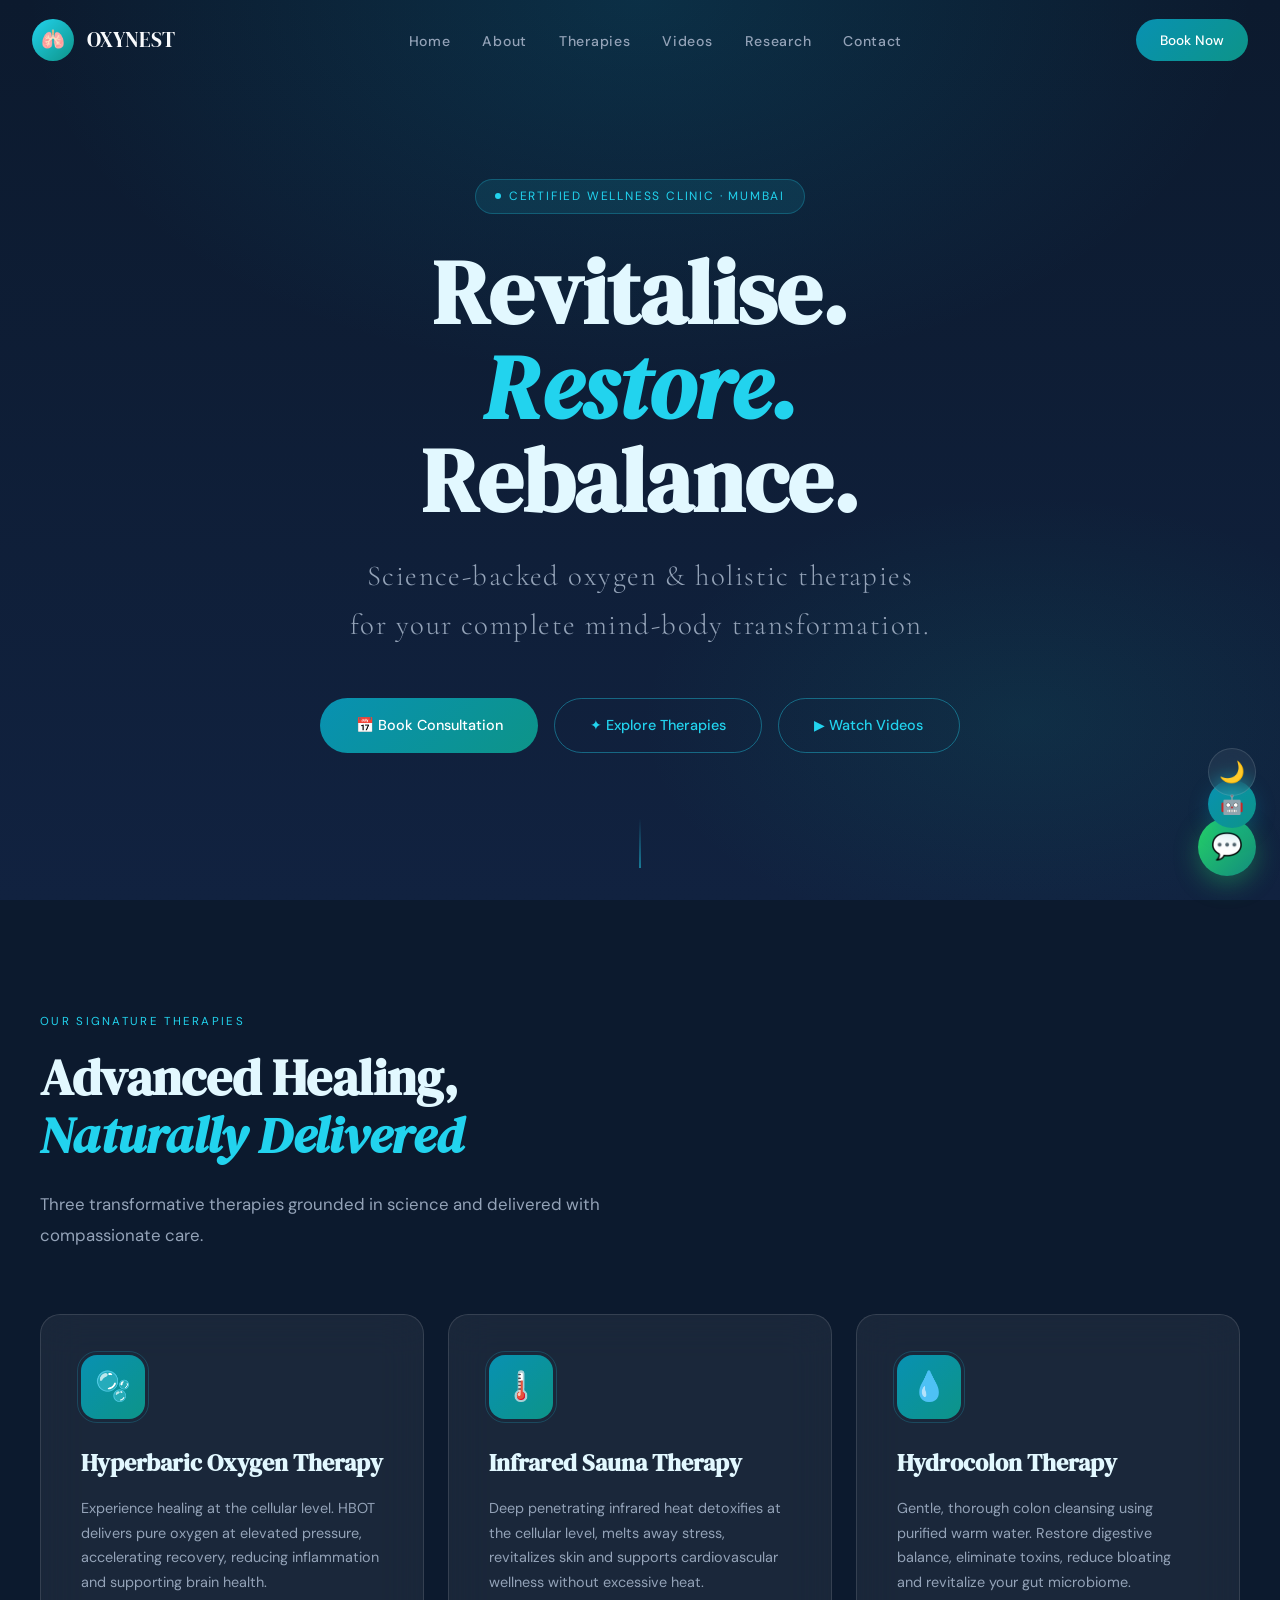
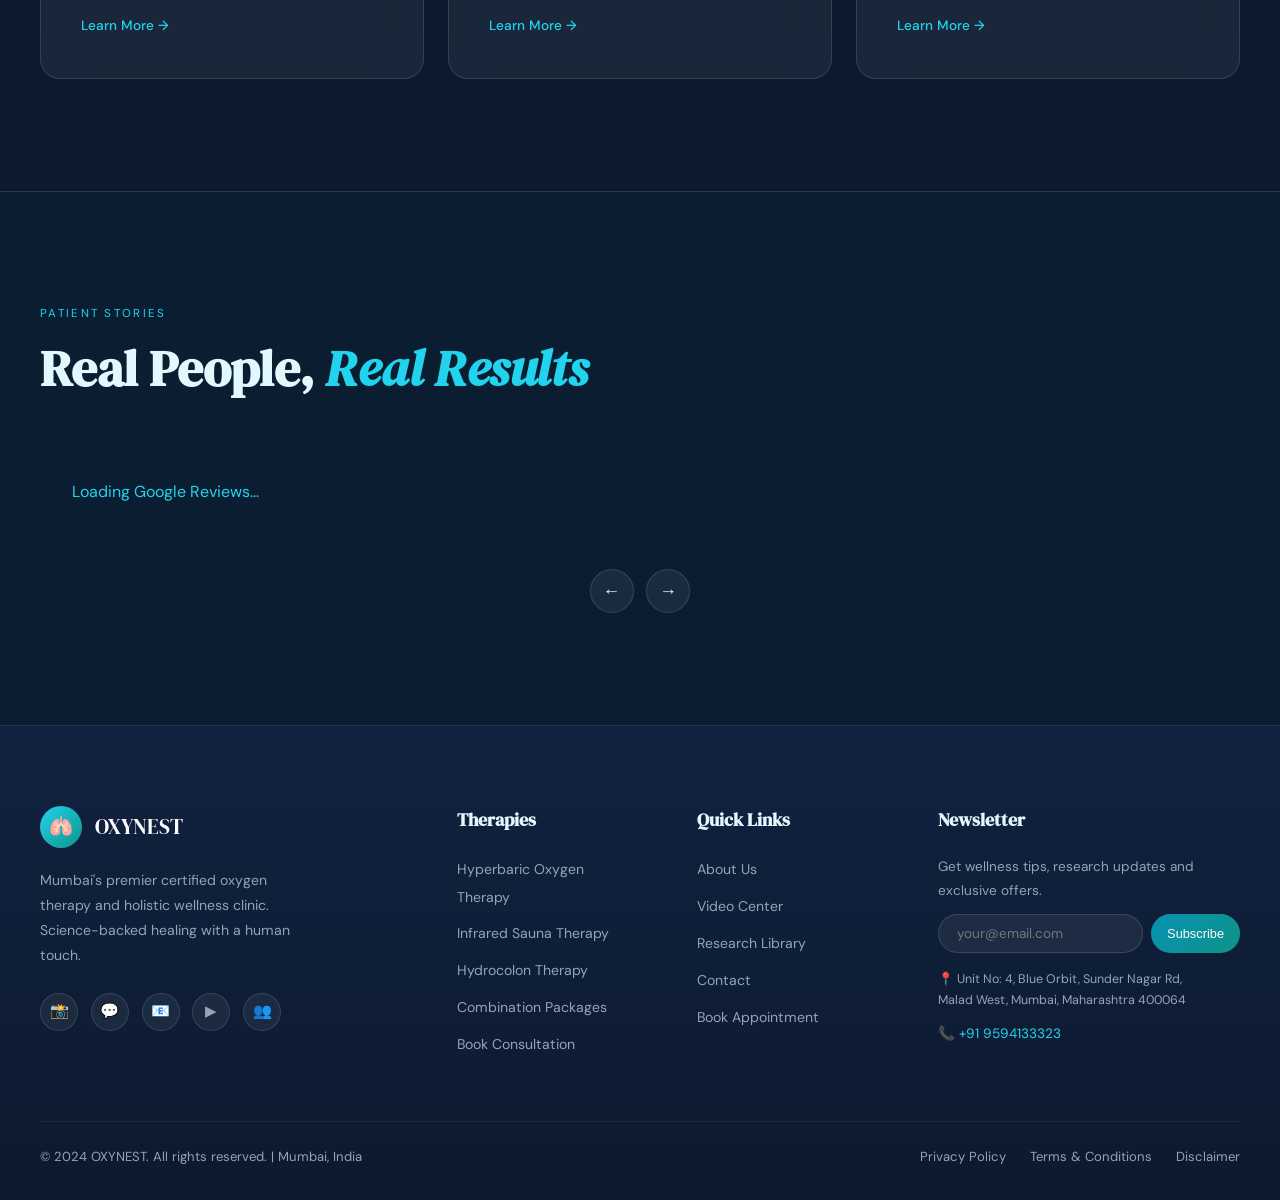
==== commit 17b78f6d: "feat: integrate Google Reviews API script and update HTML to load dynamically" ====
--- a/index.html
+++ b/index.html
@@ -142,13 +142,9 @@
 </div>
 </section>
 <!-- ABOUT -->
-
 <!-- DETAILED THERAPIES -->
-
 <!-- VIDEO CENTER -->
-
 <!-- RESEARCH HUB -->
-
 <!-- TESTIMONIALS -->
 <section class="section-pad" style="
         background: rgba(13, 148, 136, 0.04);
@@ -158,99 +154,7 @@
 <span class="section-label reveal">Patient Stories</span>
 <h2 class="section-title reveal">Real People, <em>Real Results</em></h2>
 <div class="testimonials-slider reveal">
-<div class="testimonials-track" id="testimonialTrack">
-<div class="glass-card testimonial-card">
-<div class="testimonial-stars">★★★★★</div>
-<p class="testimonial-text">
-              "After my knee surgery, I was told recovery would take 6 months.
-              With HBOT at OXYNEST, I was back running in 10
-              weeks. The team was exceptional — knowledgeable, caring and
-              always available."
-            </p>
-<div class="testimonial-author">
-<!-- IMAGE PLACEHOLDER: Replace this div with an img tag for Testimonial Avatar 1 -->
-<div class="testimonial-avatar">RK</div>
-<div>
-<div class="testimonial-name">Rajesh Kapoor</div>
-<div class="testimonial-therapy">HBOT · Sports Recovery</div>
-</div>
-</div>
-</div>
-<div class="glass-card testimonial-card">
-<div class="testimonial-stars">★★★★★</div>
-<p class="testimonial-text">
-              "I came to the clinic struggling with chronic fatigue for two
-              years. The combination of HBOT and infrared sauna completely
-              transformed my energy levels. I feel like myself again — it's
-              been life-changing."
-            </p>
-<div class="testimonial-author">
-<!-- IMAGE PLACEHOLDER: Replace this div with an img tag for Testimonial Avatar 2 -->
-<div class="testimonial-avatar">SA</div>
-<div>
-<div class="testimonial-name">Sunita Agarwal</div>
-<div class="testimonial-therapy">
-                  HBOT + Infrared Sauna · Fatigue
-                </div>
-</div>
-</div>
-</div>
-<div class="glass-card testimonial-card">
-<div class="testimonial-stars">★★★★★</div>
-<p class="testimonial-text">
-              "The hydrocolon therapy resolved my decade-long bloating and
-              digestive issues. I was skeptical at first but the team was so
-              professional and thorough. My gut health has never been better.
-              Highly recommend!"
-            </p>
-<div class="testimonial-author">
-<!-- IMAGE PLACEHOLDER: Replace this div with an img tag for Testimonial Avatar 3 -->
-<div class="testimonial-avatar">PM</div>
-<div>
-<div class="testimonial-name">Preethi Menon</div>
-<div class="testimonial-therapy">
-                  Hydrocolon · Digestive Wellness
-                </div>
-</div>
-</div>
-</div>
-<div class="glass-card testimonial-card">
-<div class="testimonial-stars">★★★★★</div>
-<p class="testimonial-text">
-              "As a competitive swimmer, recovery is everything. Regular
-              infrared sauna sessions at OXYNEST have dramatically
-              reduced my muscle soreness and improved my sleep quality. An
-              absolute game changer for athletic performance."
-            </p>
-<div class="testimonial-author">
-<!-- IMAGE PLACEHOLDER: Replace this div with an img tag for Testimonial Avatar 4 -->
-<div class="testimonial-avatar">AV</div>
-<div>
-<div class="testimonial-name">Arjun Verma</div>
-<div class="testimonial-therapy">
-                  Infrared Sauna · Athletic Performance
-                </div>
-</div>
-</div>
-</div>
-<div class="glass-card testimonial-card">
-<div class="testimonial-stars">★★★★★</div>
-<p class="testimonial-text">
-              "My mother had a stroke 3 years ago. After starting HBOT
-              sessions, her speech and cognitive function improved
-              significantly. The doctors who initially dismissed it were
-              amazed by the improvements. Eternally grateful."
-            </p>
-<div class="testimonial-author">
-<!-- IMAGE PLACEHOLDER: Replace this div with an img tag for Testimonial Avatar 5 -->
-<div class="testimonial-avatar">DM</div>
-<div>
-<div class="testimonial-name">Divya Malhotra</div>
-<div class="testimonial-therapy">HBOT · Stroke Recovery</div>
-</div>
-</div>
-</div>
-</div>
+<div class="testimonials-track" id="testimonialTrack"><div style="padding: 2rem; text-align: center; color: var(--aqua);">Loading Google Reviews...</div></div>
 <div class="slider-controls">
 <button class="slider-btn" onclick="slideTestimonials(-1)">
             ←
@@ -261,9 +165,7 @@
 </div>
 </section>
 <!-- BOOKING -->
-
 <!-- CONTACT -->
-
 <!-- FOOTER -->
 <footer class="footer">
 <div class="container">
